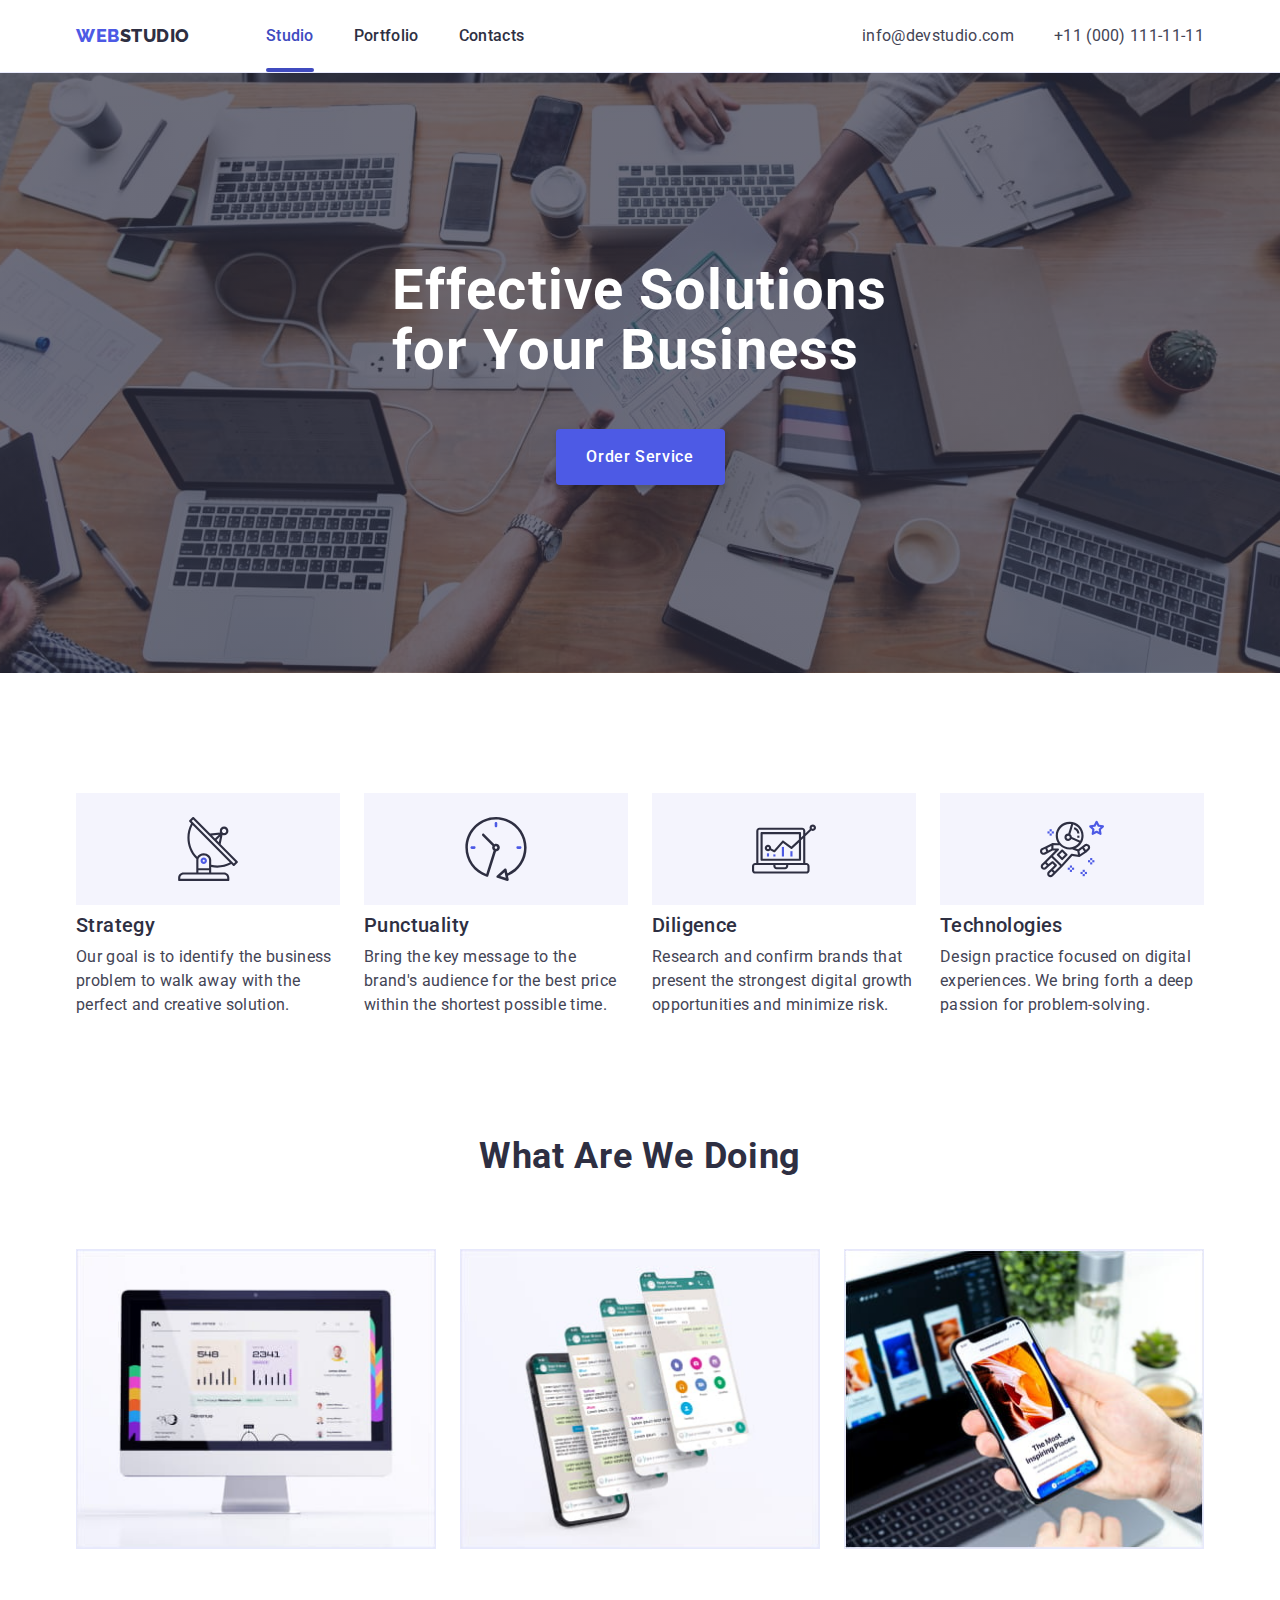
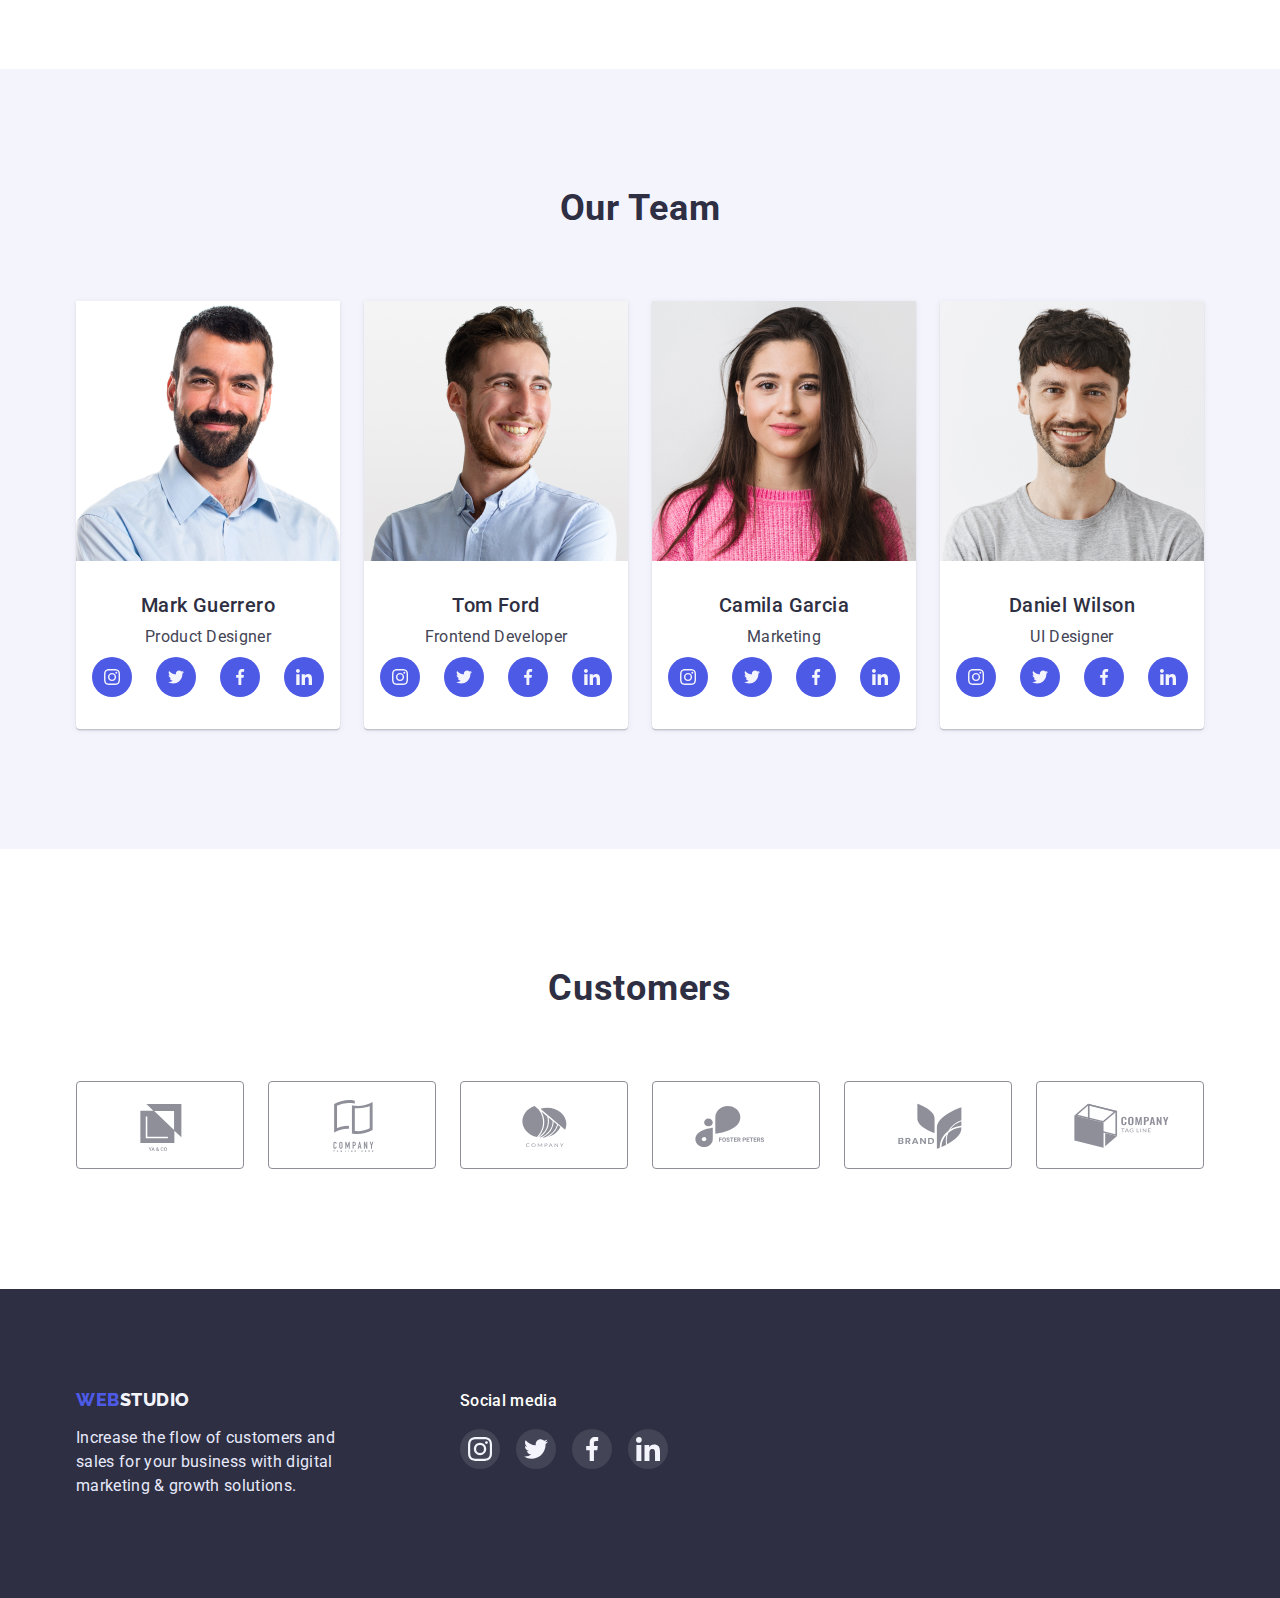
==== index.html @ 0f5041aa "Initial commit" ====
<!DOCTYPE html>
<html lang="en">
  <head>
    <meta charset="UTF-8" />
    <meta http-equiv="X-UA-Compatible" content="IE=edge" />
    <meta name="viewport" content="width=device-width, initial-scale=1.0" />
    <title>WebStudio</title>
    <link
      rel="stylesheet"
      href="https://cdn.jsdelivr.net/npm/modern-normalize@1.1.0/modern-normalize.min.css"
    />

    <link rel="preconnect" href="https://fonts.googleapis.com" />
    <link rel="preconnect" href="https://fonts.gstatic.com" crossorigin />
    <link
      href="https://fonts.googleapis.com/css2?family=Raleway:wght@800&family=Roboto:wght@400;500;700;900&display=swap"
      rel="stylesheet"
    />

    <link rel="stylesheet" href="./css/styles.css" />
  </head>

  <body>
    <header class="header">
      <div class="header-container container">
        <a href="./index.html" class="header-logo link"
          >Web<span class="header-studio">Studio</span></a
        >
        <nav class="header-nav">
          <ul class="header-list list">
            <li><a href="#" class="nav-link link current">Studio</a></li>
            <li>
              <a href="./portfolio.html" class="nav-link link">Portfolio</a>
            </li>
            <li><a href="#" class="nav-link link">Contacts</a></li>
          </ul>
        </nav>
        <address>
          <ul class="address-list">
            <li>
              <a href="mailto:info@devstudio.com" class="header-address link">info@devstudio.com</a>
            </li>
            <li>
              <a href="tel:+110001111111" class="header-address link">+11 (000) 111-11-11</a>
            </li>
          </ul>
        </address>
      </div>
    </header>

    <main>
      <section class="hero">
        <div class="hero-container container">
          <h1 class="hero-title">Effective Solutions for Your Business</h1>
          <button type="button" class="hero-btn" data-modal-open>Order Service</button>
        </div>
      </section>

      <section class="features section">
        <div class="features-container container">
          <h2 class="visually-hidden">Оur Features</h2>
          <ul class="features-list list">
            <li class="features-item">
              <div class="features-wrapper">
                <svg class="features-icons" width="64" height="64">
                  <use href="./images/icons.svg#icon-antenna"></use>
                </svg>
              </div>
              <h3 class="features-title">Strategy</h3>
              <p class="features-descr">
                Our goal is to identify the business problem to walk away with the perfect and
                creative solution.
              </p>
            </li>
            <li class="features-item">
              <div class="features-wrapper">
                <svg class="features-icons" width="64" height="64">
                  <use href="./images/icons.svg#icon-clock"></use>
                </svg>
              </div>
              <h3 class="features-title">Punctuality</h3>
              <p class="features-descr">
                Bring the key message to the brand's audience for the best price within the shortest
                possible time.
              </p>
            </li>
            <li class="features-item">
              <div class="features-wrapper">
                <svg class="features-icons" width="64" height="64">
                  <use href="./images/icons.svg#icon-diagram"></use>
                </svg>
              </div>
              <h3 class="features-title">Diligence</h3>
              <p class="features-descr">
                Research and confirm brands that present the strongest digital growth opportunities
                and minimize risk.
              </p>
            </li>
            <li class="features-item">
              <div class="features-wrapper">
                <svg class="features-icons" width="64" height="64">
                  <use href="./images/icons.svg#icon-astronaut"></use>
                </svg>
              </div>
              <h3 class="features-title">Technologies</h3>
              <p class="features-descr">
                Design practice focused on digital experiences. We bring forth a deep passion for
                problem-solving.
              </p>
            </li>
          </ul>
        </div>
      </section>

      <section class="produce section">
        <div class="produce-container container">
          <h2 class="produce-title">What are we doing</h2>
          <ul class="produce-list list">
            <li>
              <img class="mockup img" src="./images/moc-1.jpg" alt="monitor with open dashboard" />
            </li>
            <li>
              <img
                class="mockup img"
                src="./images/moc-2.jpg"
                alt="mocap with a demonstration of the messenger"
              />
            </li>
            <li>
              <img
                class="mockup img"
                src="./images/moc-3.jpg"
                alt="a hand holds a phone that shows a mocap"
              />
            </li>
          </ul>
        </div>
      </section>

      <section class="team section">
        <div class="team-container container">
          <h2 class="team-title">Our Team</h2>
          <ul class="team-cards card-set list">
            <li class="team-card card-set-item">
              <img
                class="team-card-img img"
                src="./images/card-mark.jpg"
                alt="photo Mark Guerrero product designer"
              />
              <div class="content">
                <h3 class="team-card-title">Mark Guerrero</h3>
                <p class="team-card-descr">Product Designer</p>
                <ul class="socials list">
                  <li class="social-item">
                    <a class="social-link" href aria-label="Instagram link">
                      <svg class="social-icon" width="16" height="16">
                        <use href="./images/icons.svg#icon-instagram"></use>
                      </svg>
                    </a>
                  </li>
                  <li class="social-item">
                    <a class="social-link" href aria-label="Twitter link">
                      <svg class="social-icon" width="16" height="16">
                        <use href="./images/icons.svg#icon-twitter"></use>
                      </svg>
                    </a>
                  </li>
                  <li class="social-item">
                    <a class="social-link" href aria-label="Facebook link">
                      <svg class="social-icon" width="16" height="16">
                        <use href="./images/icons.svg#icon-facebook"></use>
                      </svg>
                    </a>
                  </li>
                  <li class="social-item">
                    <a class="social-link" href aria-label="LinkedIn link">
                      <svg class="social-icon" width="16" height="16">
                        <use href="./images/icons.svg#icon-linkedin"></use>
                      </svg>
                    </a>
                  </li>
                </ul>
              </div>
            </li>
            <li class="team-card card-set-item">
              <img
                class="team-card-img img"
                src="./images/card-tom.jpg"
                alt="photo Tom Ford frontend developer"
              />
              <div class="content">
                <h3 class="team-card-title">Tom Ford</h3>
                <p class="team-card-descr">Frontend Developer</p>
                <ul class="socials list">
                  <li class="social-item">
                    <a class="social-link" href aria-label="Instagram link">
                      <svg class="social-icon" width="16" height="16">
                        <use href="./images/icons.svg#icon-instagram"></use>
                      </svg>
                    </a>
                  </li>
                  <li class="social-item">
                    <a class="social-link" href aria-label="Twitter link">
                      <svg class="social-icon" width="16" height="16">
                        <use href="./images/icons.svg#icon-twitter"></use>
                      </svg>
                    </a>
                  </li>
                  <li class="social-item">
                    <a class="social-link" href aria-label="Facebook link">
                      <svg class="social-icon" width="16" height="16">
                        <use href="./images/icons.svg#icon-facebook"></use>
                      </svg>
                    </a>
                  </li>
                  <li class="social-item">
                    <a class="social-link" href aria-label="LinkedIn link">
                      <svg class="social-icon" width="16" height="16">
                        <use href="./images/icons.svg#icon-linkedin"></use>
                      </svg>
                    </a>
                  </li>
                </ul>
              </div>
            </li>
            <li class="team-card card-set-item">
              <img
                class="team-card-img img"
                src="./images/card-camila.jpg"
                alt="photo Camila Garcia marketing"
              />
              <div class="content">
                <h3 class="team-card-title">Camila Garcia</h3>
                <p class="team-card-descr">Marketing</p>
                <ul class="socials list">
                  <li class="social-item">
                    <a class="social-link" href aria-label="Instagram link">
                      <svg class="social-icon" width="16" height="16">
                        <use href="./images/icons.svg#icon-instagram"></use>
                      </svg>
                    </a>
                  </li>
                  <li class="social-item">
                    <a class="social-link" href aria-label="Twitter link">
                      <svg class="social-icon" width="16" height="16">
                        <use href="./images/icons.svg#icon-twitter"></use>
                      </svg>
                    </a>
                  </li>
                  <li class="social-item">
                    <a class="social-link" href aria-label="Facebook link">
                      <svg class="social-icon" width="16" height="16">
                        <use href="./images/icons.svg#icon-facebook"></use>
                      </svg>
                    </a>
                  </li>
                  <li class="social-item">
                    <a class="social-link" href aria-label="LinkedIn link">
                      <svg class="social-icon" width="16" height="16">
                        <use href="./images/icons.svg#icon-linkedin"></use>
                      </svg>
                    </a>
                  </li>
                </ul>
              </div>
            </li>
            <li class="team-card card-set-item">
              <img
                class="team-card-img img"
                src="./images/card-daniel.jpg"
                alt="photo Daniel Wilson ui designer"
              />
              <div class="content">
                <h3 class="team-card-title">Daniel Wilson</h3>
                <p class="team-card-descr">UI Designer</p>
                <ul class="socials list">
                  <li class="social-item">
                    <a class="social-link" href aria-label="Instagram link">
                      <svg class="social-icon" width="16" height="16">
                        <use href="./images/icons.svg#icon-instagram"></use>
                      </svg>
                    </a>
                  </li>
                  <li class="social-item">
                    <a class="social-link" href aria-label="Twitter link">
                      <svg class="social-icon" width="16" height="16">
                        <use href="./images/icons.svg#icon-twitter"></use>
                      </svg>
                    </a>
                  </li>
                  <li class="social-item">
                    <a class="social-link" href aria-label="Facebook link">
                      <svg class="social-icon" width="16" height="16">
                        <use href="./images/icons.svg#icon-facebook"></use>
                      </svg>
                    </a>
                  </li>
                  <li class="social-item">
                    <a class="social-link" href aria-label="LinkedIn link">
                      <svg class="social-icon" width="16" height="16">
                        <use href="./images/icons.svg#icon-linkedin"></use>
                      </svg>
                    </a>
                  </li>
                </ul>
              </div>
            </li>
          </ul>
        </div>
      </section>

      <section class="customers section">
        <div class="customers-container container">
          <h2 class="customers-title">Customers</h2>
          <ul class="customers-list">
            <li class="customers-item">
              <a href aria-label="Client" class="customer-link">
                <svg class="customers-icon" width="104" height="56">
                  <use href="./images/icons.svg#icon-client-1"></use>
                </svg>
              </a>
            </li>

            <li class="customers-item">
              <a href aria-label="Client" class="customer-link">
                <svg class="customers-icon" width="104" height="56">
                  <use href="./images/icons.svg#icon-client-2"></use>
                </svg>
              </a>
            </li>

            <li class="customers-item">
              <a href aria-label="Client" class="customer-link">
                <svg class="customers-icon" width="104" height="56">
                  <use href="./images/icons.svg#icon-client-3"></use>
                </svg>
              </a>
            </li>

            <li class="customers-item">
              <a href aria-label="Client" class="customer-link">
                <svg class="customers-icon" width="104" height="56">
                  <use href="./images/icons.svg#icon-client-4"></use>
                </svg>
              </a>
            </li>

            <li class="customers-item">
              <a href aria-label="Client" class="customer-link">
                <svg class="customers-icon" width="104" height="56">
                  <use href="./images/icons.svg#icon-client-5"></use>
                </svg>
              </a>
            </li>

            <li class="customers-item">
              <a href aria-label="Client" class="customer-link">
                <svg class="customers-icon" width="104" height="56">
                  <use href="./images/icons.svg#icon-client-6"></use>
                </svg>
              </a>
            </li>
          </ul>
        </div>
      </section>
    </main>

    <footer class="footer">
      <div class="footer-container container">
        <div class="footer-text">
          <a href="./index.html" class="footer-logo"
            >Web<span class="footer-studio">Studio</span></a
          >
          <p class="footer-descr">
            Increase the flow of customers and sales for your business with digital marketing &
            growth solutions.
          </p>
        </div>
        <div class="footer-social">
          <h2 class="footer-social-title">Social media</h2>
          <ul class="footer-socials list">
            <li class="footer-social-item">
              <a class="footer-social-link" href aria-label="Instagram link">
                <svg class="footer-social-icon" width="24" height="24">
                  <use href="./images/icons.svg#icon-instagram"></use>
                </svg>
              </a>
            </li>
            <li class="footer-social-item">
              <a class="footer-social-link" href aria-label="Twitter link">
                <svg class="footer-social-icon" width="24" height="24">
                  <use href="./images/icons.svg#icon-twitter"></use>
                </svg>
              </a>
            </li>
            <li class="footer-social-item">
              <a class="footer-social-link" href aria-label="Facebook link">
                <svg class="footer-social-icon" width="24" height="24">
                  <use href="./images/icons.svg#icon-facebook"></use>
                </svg>
              </a>
            </li>
            <li class="footer-social-item">
              <a class="footer-social-link" href aria-label="LinkedIn link">
                <svg class="footer-social-icon" width="24" height="24">
                  <use href="./images/icons.svg#icon-linkedin"></use>
                </svg>
              </a>
            </li>
          </ul>
        </div>
      </div>
    </footer>

    <div class="backdrop is-hidden" data-modal>
      <div class="modal">
        <button class="modal-btn" type="button" data-modal-close>
          <svg class="modal-icon" width="8" height="8">
            <use href="./images/icons.svg#icon-close-btn"></use>
          </svg>
        </button>
      </div>
    </div>

    <script src="./js/modal.js"></script>
  </body>
</html>
---- css/styles.css ----
:root {
  --iris-color: #4d5ae5;
  --ocean-color: #404bbf;
  --navy-blue-color: #2e2f42;
  --green-color: #31d0aa;
  --slate-color: #434455;
  --light-slate-color: #8e8f99;
  --cornflower-color: #e7e9fc;
  --cloud-color: #f4f4fd;
  --navy-blue-modal-color: rgba(46, 47, 66, 0.4);
  --grey-color: rgba(46, 47, 66, 0.7);

  --indent: 24px;
  --items-index: 4;
  --items-portfolio: 3;

  --anim-time: 250ms;
  --anim-func: cubic-bezier(0.4, 0, 0.2, 1);
}

.visually-hidden {
  position: absolute;
  width: 1px;
  height: 1px;
  margin: -1px;
  border: 0;
  padding: 0;

  white-space: nowrap;
  clip-path: inset(100%);
  clip: rect(0 0 0 0);
  overflow: hidden;
}

body {
  font-family: 'Roboto', sans-serif;
  font-size: 16px;
  letter-spacing: 0.02em;
  color: var(--slate-color);
}

/* reset styles */
h1,
h2,
h3,
h4,
h5,
h6,
p,
ul {
  margin: 0;
  padding: 0;
}
img {
  display: block;
  max-width: 100%;
  height: auto;
}
button {
  cursor: pointer;
}
.link {
  text-decoration: none;
  color: currentColor;
}
.list {
  list-style: none;
  margin: 0;
  padding: 0;
}

.section {
  padding-top: 120px;
  padding-bottom: 120px;
  /* outline: 2px solid red;
  outline-offset: -2px; */
}

.container {
  width: 1158px;
  padding-left: 15px;
  padding-right: 15px;
  margin-left: auto;
  margin-right: auto;
  /* outline: 2px solid red;
  outline-offset: -2px; */
}

/**
  |============================
  | Card set Index.html
  |============================
*/

.card-set {
  display: flex;
  flex-wrap: wrap;
  gap: var(--indent);
}

.card-set-item {
  flex-basis: calc((100% - var(--indent) * (var(--items-index) - 1)) / var(--items-index));
}

/**
  |============================
  | Card set Portfolio.html
  |============================
*/

.project-card-set {
  display: flex;
  flex-wrap: wrap;
  row-gap: 48px;
  column-gap: var(--indent);
}

.project-card-set-item {
  flex-basis: calc((100% - var(--indent) * (var(--items-portfolio) - 1)) / var(--items-portfolio));
}

/**
  |============================
  | HEADER STYLES
  |============================
*/

.header {
  /* z-index: 1000;
  position: fixed;
  left: 0px;
  top: 0px; */

  width: 100%;

  background-color: #fff;
  border-bottom: 1px solid var(--cornflower-color);
  box-shadow: 0px 2px 1px rgba(46, 47, 66, 0.08), 0px 1px 1px rgba(46, 47, 66, 0.16),
    0px 1px 6px rgba(46, 47, 66, 0.08);
}

.header-container {
  display: flex;
  align-items: center;
}

.header-nav {
  margin-right: auto;
}

.header-logo {
  font-family: 'Raleway';
  color: var(--iris-color);
  text-transform: uppercase;
  font-weight: 800;
  font-size: 18px;
  line-height: 1.33;
  letter-spacing: 0.03em;
  margin-right: 76px;

  padding-top: 24px;
  padding-bottom: 24px;
}

.header-studio {
  color: var(--navy-blue-color);
}

.header-list {
  display: flex;
  align-items: center;
  gap: 40px;
}

.nav-link {
  position: relative;
  text-transform: none;
  color: var(--navy-blue-color);
  font-weight: 500;
  font-size: 16px;
  line-height: 1.5;
  letter-spacing: 0.02em;

  display: block;
  padding-top: 24px;
  padding-bottom: 24px;

  transition-property: color;
  transition-duration: var(--anim-time);
  transition-timing-function: var(--anim-func);
}

.nav-link:hover,
.nav-link:focus {
  color: var(--ocean-color);
}

.nav-link:active {
  color: var(--ocean-color);
}

.nav-link.current::after {
  content: '';
  position: absolute;
  left: 0;
  bottom: 0;

  display: block;
  width: 100%;
  height: 4px;

  background-color: var(--ocean-color);
  border-radius: 2px;
}

.current {
  color: var(--ocean-color);
}

.address-list {
  display: flex;
  align-items: center;
  gap: 40px;
}

.header-address {
  font-style: normal;
  font-size: 16px;
  line-height: 1.5;
  letter-spacing: 0.02em;
  color: var(--slate-color);
  text-decoration: none;

  padding-top: 24px;
  padding-bottom: 24px;

  transition-property: color;
  transition-duration: var(--anim-time);
  transition-timing-function: var(--anim-func);
}

.header-address:hover,
.header-address:focus {
  color: var(--ocean-color);
}

.header-address:active {
  font-style: normal;
  color: var(--ocean-color);
  text-decoration: none;
}

/**
  |============================
  | HERO STYLES
  |============================
*/

.hero {
  /* position: relative;
  top: 72px;
  margin-bottom: 72px; */
  max-width: 1440px;
  margin: 0 auto;
  padding-top: 188px;
  padding-bottom: 188px;
  background-image: linear-gradient(rgba(46, 47, 66, 0.7), rgba(46, 47, 66, 0.7)),
    url(../images/hero-image.jpg);
  background-color: var(--grey-color);
  background-repeat: no-repeat;
  background-position: center;
  background-size: cover;
}

.hero-container {
}

.hero-title {
  width: 496px;
  margin: 0 auto;
  color: #fff;
  font-size: 56px;
  line-height: 1.07;
  letter-spacing: 0.02em;

  margin-bottom: 48px;
}

.hero-btn {
  font-family: 'Roboto';
  font-weight: 500;
  font-size: 16px;
  line-height: 1.5;

  letter-spacing: 0.04em;

  color: #fff;

  width: 169px;
  height: 56px;

  background-color: var(--iris-color);
  box-shadow: 0px 4px 4px rgba(0, 0, 0, 0.15);
  border-radius: 4px;
  cursor: pointer;

  border: none;

  margin: 0 auto;
  display: block;

  transition-property: background-color;
  transition-duration: var(--anim-time);
  transition-timing-function: var(--anim-func);
}

.hero-btn:hover,
.hero-btn:focus {
  background-color: var(--ocean-color);
}

/**
  |============================
  | FEATURES STYLES
  |============================
*/

.features-container {
  /* margin-top: 72px; */
}

.features-list {
  display: flex;
  flex-wrap: wrap;
  gap: 24px;
}

.features-item {
  flex-basis: calc((100% - 3 * 24px) / 4);
}

.features-wrapper {
  width: 264px;
  height: 112px;
  margin-bottom: 8px;
  display: flex;
  justify-content: center;
  align-items: center;
  background-color: var(--cloud-color);
}

.features-icons {
}

.features-title {
  font-weight: 500;
  font-size: 20px;
  line-height: 1.2;

  letter-spacing: 0.02em;

  margin-bottom: 8px;

  color: var(--navy-blue-color);
}

.features-descr {
  font-size: 16px;
  line-height: 1.5;

  letter-spacing: 0.02em;
  color: var(--slate-color);
}

/**
  |============================
  | PRODUCE STYLES
  |============================
*/

.produce {
  padding-top: 0;
}
.produce-container {
}
.produce-list {
  display: flex;
  align-items: center;
  gap: 24px;
}

.produce-title {
  font-size: 36px;
  line-height: 1.11;

  text-align: center;
  letter-spacing: 0.02em;
  text-transform: capitalize;

  margin-bottom: 72px;

  color: var(--navy-blue-color);
}

.mockup {
  width: 360px;
  height: 300px;

  background: linear-gradient(0deg, rgba(77, 90, 229, 0.1), rgba(77, 90, 229, 0.1));
  background-blend-mode: soft-light, normal;

  border: 1px solid var(--cornflower-color);
}

/**
  |============================
  | TEAM STYLES
  |============================
*/

.team {
  background-color: var(--cloud-color);
}

.team-container {
}

.team-title {
  font-size: 36px;
  line-height: 1.11;

  text-align: center;
  letter-spacing: 0.02em;
  text-transform: capitalize;

  margin-bottom: 72px;

  color: var(--navy-blue-color);
}

.team-cards {
}

.team-card {
  box-shadow: 0px 1px 6px rgba(46, 47, 66, 0.08), 0px 1px 1px rgba(46, 47, 66, 0.16),
    0px 2px 1px rgba(46, 47, 66, 0.08);
  border-radius: 0px 0px 4px 4px;
  background-color: #fff;
}

.team-card-img {
  width: 264px;
}

.content {
  flex-grow: 1;
  padding-top: 32px;
  padding-bottom: 32px;
}

.team-card-title {
  font-weight: 500;
  font-size: 20px;
  line-height: 1.2;
  text-align: center;

  letter-spacing: 0.02em;

  color: var(--navy-blue-color);

  margin-bottom: 8px;
}
.team-card-descr {
  font-size: 16px;
  line-height: 1.5;
  text-align: center;

  letter-spacing: 0.02em;

  margin-bottom: 8px;
}

.socials {
  display: flex;
  align-items: center;
  justify-content: center;
  gap: 24px;
}
.social-item {
}

.social-link {
  display: flex;
  align-items: center;
  justify-content: center;

  width: 40px;
  height: 40px;

  background-color: var(--iris-color);
  border-radius: 50%;

  transition-property: background-color;
  transition-duration: var(--anim-time);
  transition-timing-function: var(--anim-func);
}

.social-link:hover,
.social-link:focus {
  background-color: var(--ocean-color);
}

.social-icon {
  fill: var(--cloud-color);
}

/**
  |============================
  |  CUSTOMERS STYLES
  |============================
*/

.customers {
}
.customers-container {
}
.customers-title {
  font-size: 36px;
  line-height: 1.11;

  text-align: center;
  letter-spacing: 0.02em;
  text-transform: capitalize;

  margin-bottom: 72px;

  color: var(--navy-blue-color);
}

.customers-list {
  display: flex;
  flex-wrap: wrap;
  align-items: center;
  justify-content: center;
  gap: 24px;
}
.customers-item {
}

.customer-link {
  display: flex;
  align-items: center;
  justify-content: center;

  width: 168px;
  height: 88px;

  border: 1px solid var(--light-slate-color);
  border-radius: 4px;

  transition-property: border;
  transition-duration: var(--anim-time);
  transition-timing-function: var(--anim-func);
}

.customer-link:hover,
.customer-link:focus {
  border: 1px solid var(--ocean-color);
}

.customers-icon {
  fill: var(--light-slate-color);

  transition-property: fill;
  transition-duration: var(--anim-time);
  transition-timing-function: var(--anim-func);
}

.customer-link:hover .customers-icon,
.customer-link:focus .customers-icon {
  fill: var(--ocean-color);
}

/**
  |============================
  | FOOTER STYLES
  |============================
*/

.footer {
  padding-top: 100px;
  padding-bottom: 100px;

  background-color: var(--navy-blue-color);
}

.footer-container {
  display: flex;
}

.footer-text {
  margin-right: 120px;
}

.footer-logo {
  display: block;
  font-family: 'Raleway';
  color: var(--iris-color);
  font-weight: 800;
  font-size: 18px;
  line-height: 1.166;
  letter-spacing: 0.03em;
  text-transform: uppercase;

  margin-bottom: 16px;
}

.footer-studio {
  color: var(--cloud-color);
}

.footer-descr {
  font-size: 16px;
  line-height: 1.5;

  width: 264px;

  letter-spacing: 0.02em;
  color: var(--cornflower-color);
}

.footer-social {
}
.footer-social-title {
  font-weight: 500;
  font-size: 16px;
  line-height: 1.5;
  letter-spacing: 0.02em;

  margin-bottom: 16px;

  color: #fff;
}

.footer-socials {
  display: flex;
  align-items: center;
  justify-content: center;
  gap: 16px;
}
.footer-social-item {
}

.footer-social-link {
  display: flex;
  align-items: center;
  justify-content: center;

  width: 40px;
  height: 40px;

  background-color: rgba(255, 255, 255, 0.1);
  border-radius: 50%;

  transition-property: background-color;
  transition-duration: var(--anim-time);
  transition-timing-function: var(--anim-func);
}

.footer-social-link:hover,
.footer-social-link:focus {
  background-color: var(--green-color);
}

.footer-social-icon {
  fill: var(--cloud-color);
}

/**
  |============================
  |         PORTFOLIO
  | FILTERS SECTION STYLES
  |============================
*/

.active {
  background-color: var(--ocean-color);
  box-shadow: 0px 3px 1px rgba(0, 0, 0, 0.1), 0px 2px 1px rgba(0, 0, 0, 0.08),
    0px 2px 2px rgba(0, 0, 0, 0.12);
  border-radius: 4px;
}

.portfolio-section {
  /* position: relative;
  top: 72px; */
  padding-top: 96px;
}

.filters-btns {
  display: flex;
  gap: 24px;
  justify-content: center;
  margin-bottom: 72px;
}

.filter-btn {
  font-family: 'Roboto';

  background-color: var(--cloud-color);
  border: 1px solid var(--cornflower-color);
  border-radius: 4px;

  font-weight: 500;
  font-size: 16px;
  line-height: 1.5;

  padding: 12px 24px;

  letter-spacing: 0.04em;

  color: var(--iris-color);
  cursor: pointer;

  transition-property: color, background-color, box-shadow;
  transition-duration: var(--anim-time);
  transition-timing-function: var(--anim-func);
}

.filter-btn:hover,
.filter-btn:focus {
  color: #ffffff;
  background-color: var(--ocean-color);
  box-shadow: 0px 3px 1px rgba(0, 0, 0, 0.1), 0px 2px 1px rgba(0, 0, 0, 0.08),
    0px 2px 2px rgba(0, 0, 0, 0.12);
}

.project-card {
  display: flex;
  flex-direction: column;

  border: 1px solid var(--cornflower-color);
  box-shadow: 0px 1px 6px rgba(46, 47, 66, 0.08);
}

.overflow {
  position: relative;
  overflow: hidden;
}

.overley {
  position: absolute;
  top: 0;
  left: 0;
  width: 100%;
  height: 100%;
  background-color: var(--iris-color);

  transform: translateY(100%);
  transition-property: transform;
  transition-duration: var(--anim-time);
  transition-timing-function: var(--anim-func);
}
.overley-text {
  line-height: 1.5;
  width: 296px;
  color: var(--cloud-color);
  margin-top: 40px;
  margin-left: 32px;
  margin-right: 32px;
}

.project-card-link {
  transition-property: border, box-shadow;
  transition-duration: var(--anim-time);
  transition-timing-function: var(--anim-func);
}

.project-card-link:hover .overley,
.project-card-link:focus .overley {
  transform: translateY(0);
}

.project-card-link:hover,
.project-card-link:focus {
  border: 1px solid var(--cloud-color);
  box-shadow: 0px 1px 6px rgba(46, 47, 66, 0.08), 0px 1px 1px rgba(46, 47, 66, 0.16),
    0px 2px 1px rgba(46, 47, 66, 0.08);
}

.project-card-img {
  background: linear-gradient(0deg, rgba(77, 90, 229, 0.1), rgba(77, 90, 229, 0.1));
}

.card-content {
  flex-grow: 1;
  padding-left: 16px;
  padding-top: 32px;
  padding-bottom: 32px;

  border-bottom: 1px solid var(--cornflower-color);
  border-left: 1px solid var(--cornflower-color);
  border-right: 1px solid var(--cornflower-color);
}

.project-card-title {
  font-weight: 500;
  font-size: 20px;
  line-height: 1.2;

  letter-spacing: 0.02em;

  color: var(--navy-blue-color);

  margin-bottom: 8px;
}

.project-card-descr {
  font-size: 16px;
  line-height: 1.5;

  letter-spacing: 0.02em;
}

/**
  |============================
  | MODAL STYLES
  |============================
*/

.backdrop {
  z-index: 1000;
  position: fixed;
  top: 0;
  left: 0;
  width: 100%;
  height: 100%;

  background-color: var(--navy-blue-modal-color);

  transition: opacity 250ms ease-in, visibility 250ms ease-in;
}

.backdrop.is-hidden {
  opacity: 0;
  visibility: hidden;
  pointer-events: none;
}

.modal {
  position: absolute;
  top: 50%;
  left: 50%;
  transform: translate(-50%, -50%);

  width: 408px;
  min-height: 576px;

  background-color: #fcfcfc;
  box-shadow: 0px 1px 1px rgba(0, 0, 0, 0.14), 0px 1px 3px rgba(0, 0, 0, 0.12),
    0px 2px 1px rgba(0, 0, 0, 0.2);
  border-radius: 4px;
}

.modal-btn {
  position: absolute;
  top: 24px;
  right: 24px;

  display: flex;
  align-items: center;
  justify-content: center;
  height: 24px;
  width: 24px;
  padding: 0;
  background-color: var(--cornflower-color);
  border: 1px solid rgba(0, 0, 0, 0.1);
  border-radius: 50%;

  transition-property: background-color;
  transition-duration: var(--anim-time);
  transition-timing-function: var(--anim-func);
}

.modal-btn:hover,
.modal-btn:focus {
  background-color: var(--ocean-color);
}

.modal-icon {
  fill: #000;

  transition-property: fill;
  transition-duration: var(--anim-time);
  transition-timing-function: var(--anim-func);
}

.modal-btn:hover .modal-icon,
.modal-btn:focus .modal-icon {
  fill: #fff;
}

ul {
  list-style-type: none;
}

a {
  text-decoration: none;
}
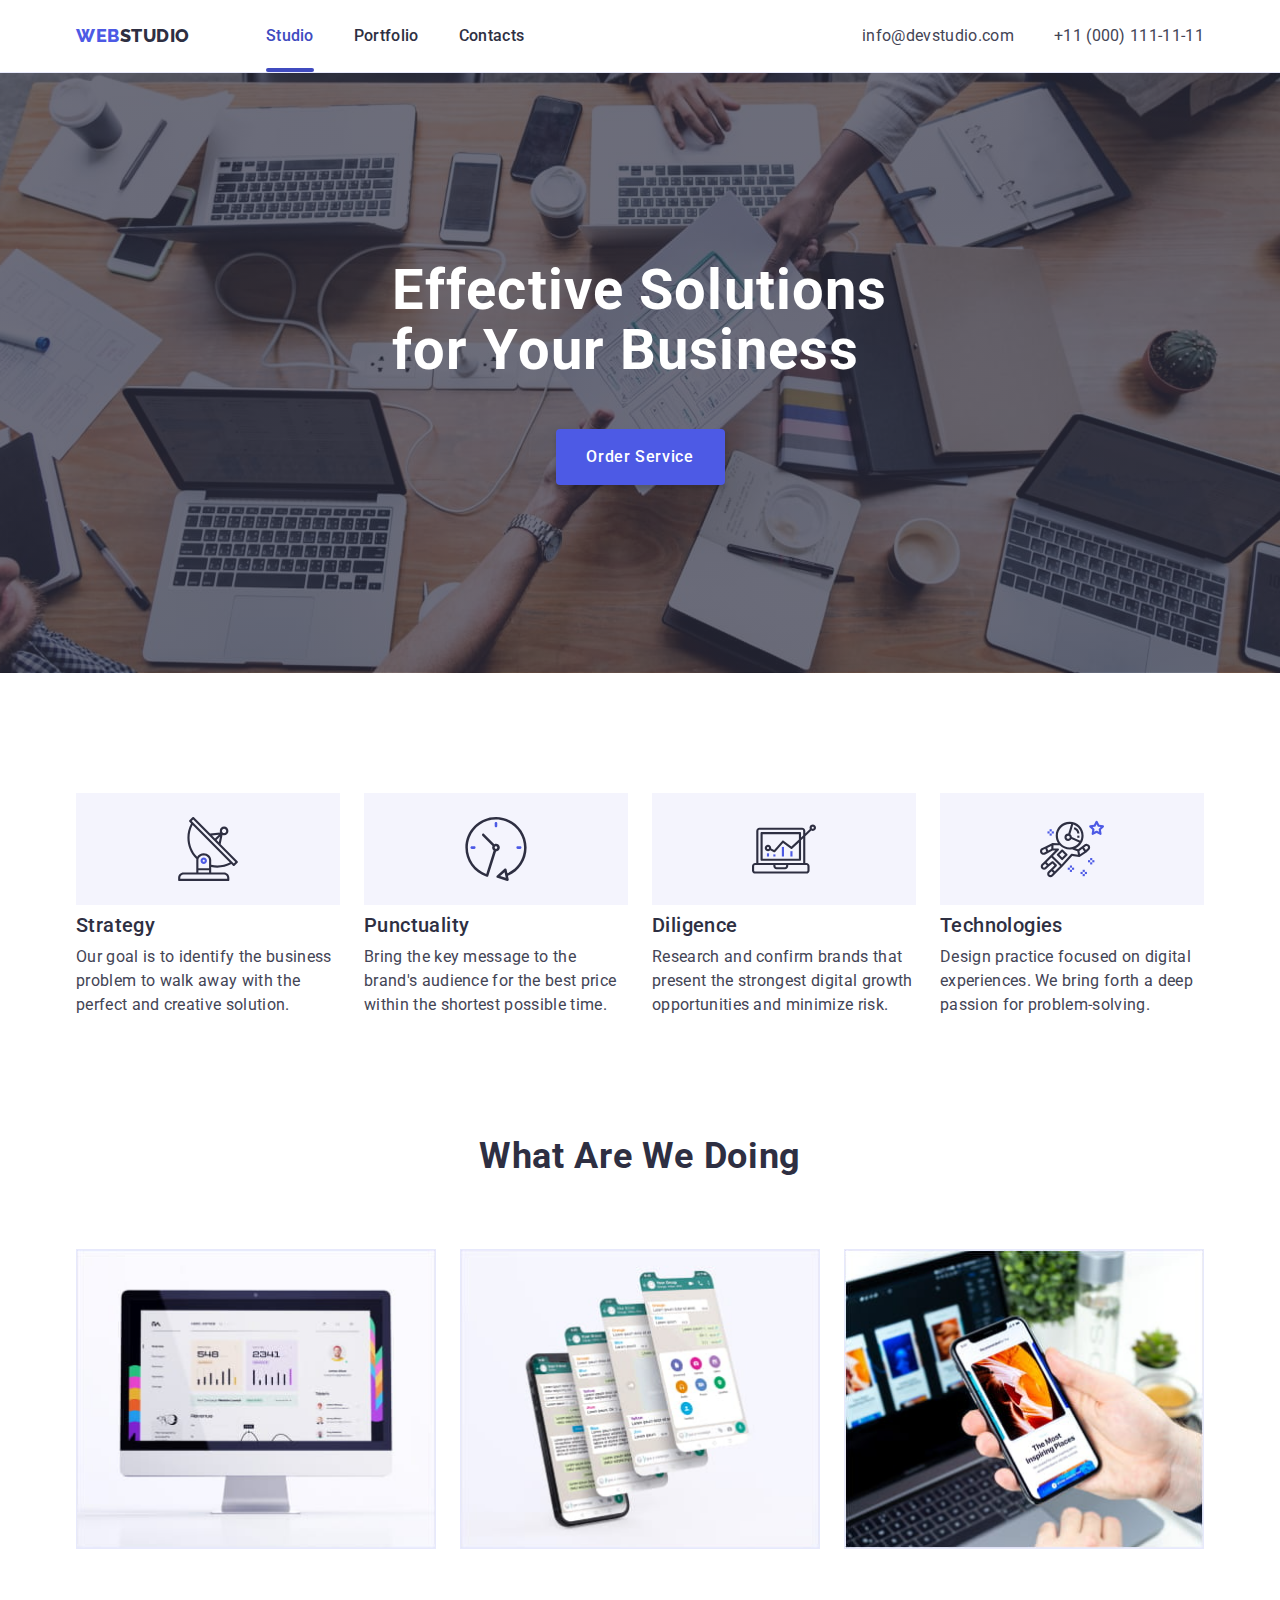
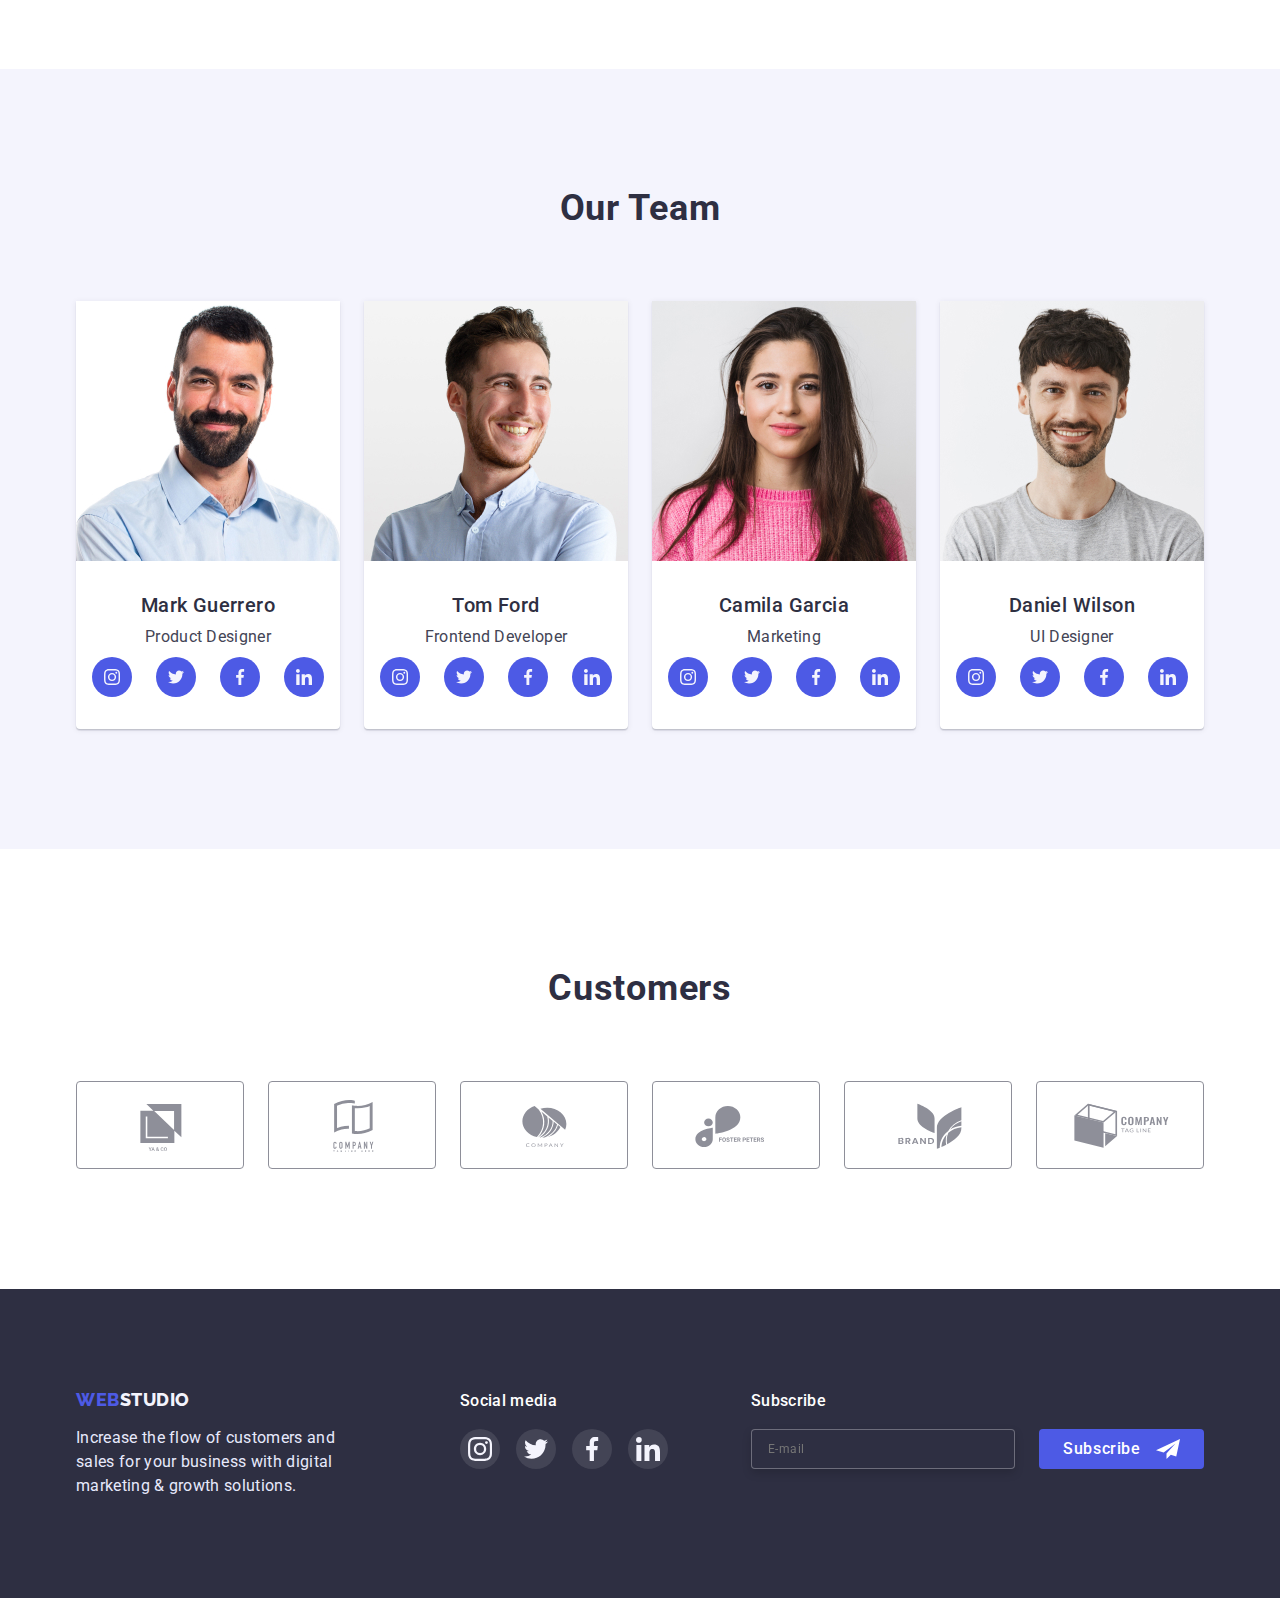
==== commit b70f536a: "update 06 homework" ====
--- a/index.html
+++ b/index.html
@@ -376,6 +376,7 @@
             growth solutions.
           </p>
         </div>
+
         <div class="footer-social">
           <h2 class="footer-social-title">Social media</h2>
           <ul class="footer-socials list">
@@ -409,6 +410,23 @@
             </li>
           </ul>
         </div>
+
+        <div class="subscribe">
+          <form>
+            <label class="subscribe-label">
+              <span class="subscribe-badge">Subscribe</span>
+              <div class="wrapper">
+                <input class="subscribe-field" type="email" name="email" placeholder="E-mail" />
+                <button class="subscribe-btn" type="submit"
+                  >Subscribe
+                  <svg class="subscribe-icon" width="24" height="24">
+                    <use href="./images/icons.svg#icon-telegram"></use>
+                  </svg>
+                </button>
+              </div>
+            </label>
+          </form>
+        </div>
       </div>
     </footer>
 
@@ -419,6 +437,55 @@
             <use href="./images/icons.svg#icon-close-btn"></use>
           </svg>
         </button>
+        <strong class="modal-title">Leave your contacts and we will call you back</strong>
+        <form class="modal-form">
+          <!-- Name field -->
+          <label class="modal-form-label" for="user_name">Name</label>
+          <div class="modal-form-group">
+            <input class="modal-form-field" type="text" name="name" id="user_name" autocomplete="off" required/>
+            <svg class="modal-form-icon" width="18" height="18">
+              <use href="./images/icons.svg#icon-person"></use>
+            </svg>
+          </div>
+
+          <!-- Phone field -->
+          <label class="modal-form-label" for="user_telephone">Phone</label>
+          <div class="modal-form-group">
+            <input class="modal-form-field" type="tel" name="telephone" id="user_telephone" autocomplete="off" required/>
+            <svg class="modal-form-icon" width="18" height="24">
+              <use href="./images/icons.svg#icon-phone"></use>
+            </svg>
+          </div>
+
+          <!-- E-mail field -->
+          <label class="modal-form-label" for="user_email">Email</label>
+          <div class="modal-form-group">
+            <input class="modal-form-field" type="email" name="email" id="user_email" autocomplete="off" required/>
+            <svg class="modal-form-icon" width="18" height="24">
+              <use href="./images/icons.svg#icon-email"></use>
+            </svg>
+          </div>
+
+          <!-- Comment field -->
+          <label class="modal-form-label" for="user_feedback">Email</label>
+          <textarea class="modal-form-comment" name="feedback" id="user_feedback" rows="6" placeholder="Text input"></textarea>
+
+          <!-- Agreement field -->
+          <label class="modal-form-agreement" for="user_agreement">
+            <input
+              class="modal-form-checkbox"
+              type="checkbox"
+              name="user_agreement"
+              id="user_agreement"
+              required
+            />
+            <span class="modal-form-desc">
+              I accept the terms and conditions of the
+              <a class="modal-form-link" href="" target="_blank">Privacy Policy</a>
+            </span>
+          </label>
+
+          <button class="agreement-btn" type="submit">Send</button>
       </div>
     </div>
 
--- a/css/styles.css
+++ b/css/styles.css
@@ -676,6 +676,79 @@
   fill: var(--cloud-color);
 }
 
+.subscribe {
+  margin-left: auto;
+}
+
+.subscribe-badge {
+  font-weight: 500;
+  font-size: 16px;
+  line-height: 1.5;
+  letter-spacing: 0.02em;
+  color: #fff;
+
+  margin-bottom: 16px;
+}
+
+.wrapper {
+  display: flex;
+  align-items: center;
+  justify-content: space-between;
+  gap: 24px;
+  margin-top: 16px;
+}
+
+.subscribe-field {
+  font-size: 12px;
+  line-height: 2;
+  letter-spacing: 0.04em;
+  color: rgba(255, 255, 255, 0.6);
+  padding: 8px 16px;
+
+  width: 264px;
+  height: 40px;
+  border: 1px solid rgba(255, 255, 255, 0.3);
+  filter: drop-shadow(0px 4px 4px rgba(0, 0, 0, 0.15));
+  border-radius: 4px;
+  background-color: var(--navy-blue-color);
+}
+
+.subscribe-field:focus,
+.subscribe-field:focus-visible {
+  outline-color: var(--iris-color);
+}
+
+.subscribe-btn {
+  font-weight: 500;
+  font-size: 16px;
+  line-height: 1.5;
+  letter-spacing: 0.04em;
+  padding: 8px 24px;
+  color: #fff;
+
+  display: flex;
+  align-items: center;
+  justify-content: space-between;
+  width: 165px;
+  height: 40px;
+  background-color: var(--iris-color);
+  border-radius: 4px;
+  border: none;
+
+  transition-property: background-color;
+  transition-duration: var(--anim-time);
+  transition-timing-function: var(--anim-func);
+}
+
+.subscribe-btn:hover,
+.subscribe-btn:focus {
+  background-color: var(--ocean-color);
+}
+
+.subscribe-icon {
+  fill: #fff;
+}
+
 /**
   |============================
   |         PORTFOLIO
@@ -806,18 +879,14 @@
   font-weight: 500;
   font-size: 20px;
   line-height: 1.2;
-
-  letter-spacing: 0.02em;
-
+  letter-spacing: 0.02em;
   color: var(--navy-blue-color);
-
   margin-bottom: 8px;
 }
 
 .project-card-descr {
   font-size: 16px;
   line-height: 1.5;
-
   letter-spacing: 0.02em;
 }
 
@@ -834,7 +903,6 @@
   left: 0;
   width: 100%;
   height: 100%;
-
   background-color: var(--navy-blue-modal-color);
 
   transition: opacity 250ms ease-in, visibility 250ms ease-in;
@@ -851,10 +919,9 @@
   top: 50%;
   left: 50%;
   transform: translate(-50%, -50%);
-
   width: 408px;
   min-height: 576px;
-
+  padding: 72px 24px 24px;
   background-color: #fcfcfc;
   box-shadow: 0px 1px 1px rgba(0, 0, 0, 0.14), 0px 1px 3px rgba(0, 0, 0, 0.12),
     0px 2px 1px rgba(0, 0, 0, 0.2);
@@ -899,6 +966,146 @@
   fill: #fff;
 }
 
+.modal-title {
+  display: block;
+  font-size: 16px;
+  line-height: 1.5;
+  text-align: center;
+  letter-spacing: 0.02em;
+  color: var(--navy-blue-color);
+  margin-bottom: 16px;
+}
+
+.modal-form {
+}
+.modal-form-label {
+  display: block;
+  font-size: 12px;
+  line-height: calc(14 / 12);
+  letter-spacing: 0.04em;
+  color: var(--light-slate-color);
+  margin-bottom: 4px;
+}
+
+.modal-form-group {
+  position: relative;
+  margin-bottom: 8px;
+}
+
+.modal-form-field {
+  padding-left: 40px;
+  padding-right: 40px;
+  height: 40px;
+  width: 100%;
+  border: 1px solid rgba(33, 33, 33, 0.2);
+  border-radius: 4px;
+  transition: outline-color var(--anim-func) var(--anim-time);
+}
+
+.modal-form-field:focus,
+.modal-form-field:focus-visible {
+  outline-color: var(--iris-color);
+}
+
+.modal-form-icon {
+  position: absolute;
+  top: 50%;
+  left: 10px;
+  transform: translateY(-50%);
+  pointer-events: none;
+  transition: fill var(--anim-func) var(--anim-time);
+}
+
+.modal-form-field:focus + .modal-form-icon {
+  fill: var(--iris-color);
+}
+
+.modal-form-comment {
+  font-size: 12px;
+  line-height: calc(16 / 12);
+  letter-spacing: 0.04em;
+  width: 100%;
+  resize: none;
+  padding: 8px 16px;
+  margin-bottom: 16px;
+  border: 1px solid rgba(33, 33, 33, 0.2);
+  border-radius: 4px;
+  transition: outline-color var(--anim-func) var(--anim-time);
+}
+
+.modal-form-comment:focus,
+.modal-form-comment:focus-visible {
+  outline-color: var(--iris-color);
+}
+
+.modal-form-agreement {
+  display: flex;
+}
+
+.modal-form-checkbox {
+  appearance: none;
+  display: block;
+  height: 16px;
+  width: 16px;
+
+  border: 1.25px solid var(--navy-blue-color);
+  border-radius: 2px;
+  transition-property: background-color, border-color, background-size;
+  transition-duration: 400ms;
+  transition-timing-function: var(--anim-func);
+  transition-delay: 0, 0, 250ms;
+
+  background-image: url("data:image/svg+xml,%3Csvg width='10' height='8' viewBox='0 0 10 8' fill='none' xmlns='http://www.w3.org/2000/svg'%3E%3Cpath d='M8.44558 0.255056C8.61838 0.089653 8.84834 -0.00178848 9.08693 2.65108e-05C9.32551 0.0018415 9.55407 0.0967713 9.72436 0.264784C9.89466 0.432797 9.99337 0.660752 9.99968 0.900549C10.006 1.14034 9.91939 1.37323 9.75816 1.55005L4.86357 7.70436C4.7794 7.79551 4.67782 7.86865 4.5649 7.91942C4.45198 7.97018 4.33003 7.99754 4.20636 7.99984C4.08268 8.00214 3.95981 7.97935 3.8451 7.93282C3.73038 7.88629 3.62618 7.81698 3.53872 7.72903L0.292827 4.46564C0.202435 4.38096 0.129933 4.27884 0.0796475 4.16537C0.0293621 4.05191 0.00232279 3.92942 0.000143182 3.80522C-0.00203643 3.68102 0.0206883 3.55765 0.0669613 3.44248C0.113234 3.3273 0.182108 3.22267 0.269473 3.13483C0.356838 3.047 0.460905 2.97775 0.575465 2.93123C0.690026 2.88471 0.812734 2.86186 0.936267 2.86405C1.0598 2.86624 1.18163 2.89343 1.29449 2.94398C1.40734 2.99454 1.50892 3.06743 1.59315 3.15831L4.16189 5.73967L8.42227 0.28219C8.42994 0.272694 8.43813 0.263635 8.4468 0.255056H8.44558Z' fill='%23F4F4FD'/%3E%3C/svg%3E%0A");
+
+  background-repeat: no-repeat;
+  background-position: center;
+  background-size: 4px;
+}
+
+.modal-form-checkbox:checked {
+  background-color: var(--ocean-color);
+  border-color: var(--ocean-color);
+  background-size: 10px;
+}
+
+.modal-form-desc {
+  display: flex;
+  align-items: center;
+  justify-content: center;
+  gap: 4px;
+  line-height: calc(16 / 12);
+  letter-spacing: 0.04em;
+  font-size: 12px;
+  user-select: none;
+  margin-bottom: 24px;
+  padding-left: 8px;
+}
+
+.modal-form-link {
+  color: var(--iris-color);
+}
+
+.agreement-btn {
+  display: block;
+  margin: 0 auto;
+  width: 169px;
+  height: 56px;
+  font-weight: 500;
+  font-size: 16px;
+  line-height: calc(24 / 16);
+  text-align: center;
+  letter-spacing: 0.04em;
+  border: none;
+  color: #ffffff;
+  background-color: var(--iris-color);
+  box-shadow: 0px 4px 4px rgba(0, 0, 0, 0.15);
+  border-radius: 4px;
+}
+
+label {
+  display: block;
+}
+
 ul {
   list-style-type: none;
 }
